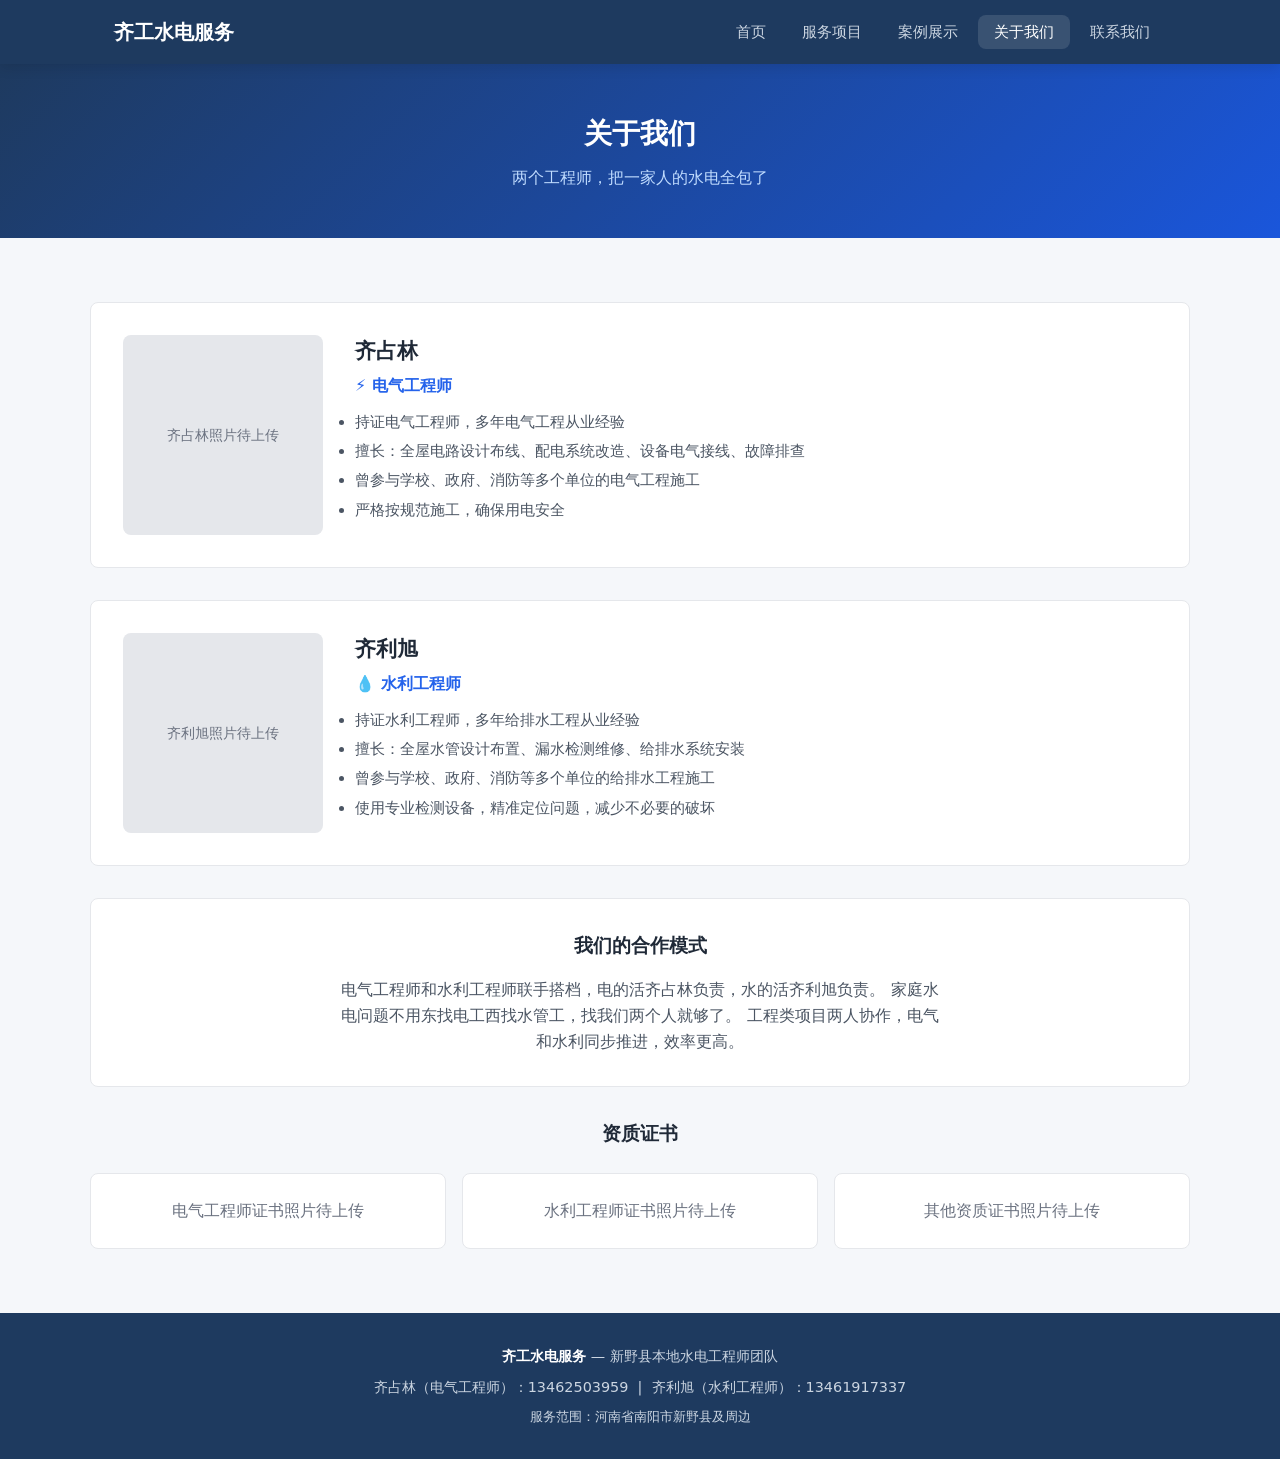
==== about.html @ 0fe37c8d "feat: 齐工水电服务宣传网站初始版本" ====
<!DOCTYPE html>
<html lang="zh-CN">
<head>
    <meta charset="UTF-8">
    <meta name="viewport" content="width=device-width, initial-scale=1.0">
    <meta name="description" content="齐占林（电气工程师）+ 齐利旭（水利工程师），新野本地双工程师水电团队，持证上岗，承接学校、政府、消防项目。">
    <title>关于我们 — 齐工水电服务</title>
    <link rel="stylesheet" href="css/style.css">
</head>
<body>

<nav class="navbar">
    <div class="container">
        <a href="index.html" class="nav-logo">齐工水电服务</a>
        <button class="hamburger" aria-label="菜单">&#9776;</button>
        <ul class="nav-links">
            <li><a href="index.html">首页</a></li>
            <li><a href="services.html">服务项目</a></li>
            <li><a href="cases.html">案例展示</a></li>
            <li><a href="about.html">关于我们</a></li>
            <li><a href="contact.html">联系我们</a></li>
        </ul>
    </div>
</nav>

<div class="page-banner">
    <h2>关于我们</h2>
    <p style="color: #bfdbfe; margin-top: 0.5rem;">两个工程师，把一家人的水电全包了</p>
</div>

<section class="section">
    <div class="container">

        <div class="about-person">
            <div class="person-avatar">齐占林照片待上传</div>
            <div class="person-info">
                <h3>齐占林</h3>
                <p class="person-title">&#9889; 电气工程师</p>
                <ul class="person-desc">
                    <li>持证电气工程师，多年电气工程从业经验</li>
                    <li>擅长：全屋电路设计布线、配电系统改造、设备电气接线、故障排查</li>
                    <li>曾参与学校、政府、消防等多个单位的电气工程施工</li>
                    <li>严格按规范施工，确保用电安全</li>
                </ul>
            </div>
        </div>

        <div class="about-person">
            <div class="person-avatar">齐利旭照片待上传</div>
            <div class="person-info">
                <h3>齐利旭</h3>
                <p class="person-title">&#128167; 水利工程师</p>
                <ul class="person-desc">
                    <li>持证水利工程师，多年给排水工程从业经验</li>
                    <li>擅长：全屋水管设计布置、漏水检测维修、给排水系统安装</li>
                    <li>曾参与学校、政府、消防等多个单位的给排水工程施工</li>
                    <li>使用专业检测设备，精准定位问题，减少不必要的破坏</li>
                </ul>
            </div>
        </div>

        <div style="background: var(--color-white); border: 1px solid var(--color-border); border-radius: var(--radius); padding: 2rem; text-align: center; margin-bottom: 2rem;">
            <h3 style="margin-bottom: 1rem;">我们的合作模式</h3>
            <p style="color: var(--color-text-light); max-width: 600px; margin: 0 auto;">
                电气工程师和水利工程师联手搭档，电的活齐占林负责，水的活齐利旭负责。
                家庭水电问题不用东找电工西找水管工，找我们两个人就够了。
                工程类项目两人协作，电气和水利同步推进，效率更高。
            </p>
        </div>

        <h3 style="text-align:center; margin-bottom: 1.5rem;">资质证书</h3>
        <div class="cert-grid">
            <div class="cert-item">
                <p style="color: var(--color-text-muted);">电气工程师证书照片待上传</p>
            </div>
            <div class="cert-item">
                <p style="color: var(--color-text-muted);">水利工程师证书照片待上传</p>
            </div>
            <div class="cert-item">
                <p style="color: var(--color-text-muted);">其他资质证书照片待上传</p>
            </div>
        </div>

    </div>
</section>

<footer class="footer">
    <div class="container">
        <p><strong>齐工水电服务</strong> — 新野县本地水电工程师团队</p>
        <p style="margin-top: 0.5rem;">齐占林（电气工程师）：13462503959 &nbsp;|&nbsp; 齐利旭（水利工程师）：13461917337</p>
        <p style="margin-top: 0.5rem; font-size: 0.8rem;">服务范围：河南省南阳市新野县及周边</p>
    </div>
</footer>

<script src="js/main.js"></script>
</body>
</html>
---- css/style.css ----
/* === CSS Reset & Base === */
*, *::before, *::after {
    margin: 0;
    padding: 0;
    box-sizing: border-box;
}

:root {
    --color-primary: #1e3a5f;
    --color-accent: #2563eb;
    --color-bg: #f5f7fa;
    --color-white: #ffffff;
    --color-text: #1f2937;
    --color-text-light: #4b5563;
    --color-text-muted: #6b7280;
    --color-border: #e5e7eb;
    --color-success: #10b981;
    --shadow-sm: 0 1px 3px rgba(0,0,0,0.08);
    --shadow-md: 0 4px 12px rgba(0,0,0,0.1);
    --radius: 8px;
    --max-width: 1100px;
}

html {
    scroll-behavior: smooth;
}

body {
    font-family: system-ui, -apple-system, 'Segoe UI', 'Microsoft YaHei', sans-serif;
    background-color: var(--color-bg);
    color: var(--color-text);
    line-height: 1.6;
}

a {
    color: var(--color-accent);
    text-decoration: none;
}

img {
    max-width: 100%;
    height: auto;
    display: block;
}

/* === 导航栏 === */
.navbar {
    background-color: var(--color-primary);
    color: var(--color-white);
    position: sticky;
    top: 0;
    z-index: 1000;
    box-shadow: var(--shadow-md);
}

.navbar .container {
    display: flex;
    justify-content: space-between;
    align-items: center;
    max-width: var(--max-width);
    margin: 0 auto;
    padding: 0 1.5rem;
    height: 64px;
}

.nav-logo {
    font-size: 1.25rem;
    font-weight: 700;
    color: var(--color-white);
    white-space: nowrap;
}

.nav-links {
    display: flex;
    list-style: none;
    gap: 0.25rem;
}

.nav-links a {
    color: #cbd5e1;
    padding: 0.5rem 1rem;
    border-radius: var(--radius);
    font-size: 0.95rem;
    transition: all 0.2s;
}

.nav-links a:hover,
.nav-links a.active {
    color: var(--color-white);
    background-color: rgba(255,255,255,0.12);
}

.hamburger {
    display: none;
    background: none;
    border: none;
    color: var(--color-white);
    font-size: 1.5rem;
    cursor: pointer;
    padding: 0.5rem;
}

/* === Hero 首页大图区 === */
.hero {
    background: linear-gradient(135deg, #1e3a5f 0%, #1a56db 100%);
    color: var(--color-white);
    text-align: center;
    padding: 5rem 1.5rem;
}

.hero h1 {
    font-size: 2.25rem;
    font-weight: 800;
    margin-bottom: 1rem;
    line-height: 1.3;
}

.hero .subtitle {
    font-size: 1.15rem;
    color: #bfdbfe;
    margin-bottom: 2rem;
    max-width: 600px;
    margin-left: auto;
    margin-right: auto;
}

.hero-buttons {
    display: flex;
    gap: 1rem;
    justify-content: center;
    flex-wrap: wrap;
}

.btn {
    display: inline-block;
    padding: 0.75rem 2rem;
    border-radius: var(--radius);
    font-size: 1rem;
    font-weight: 600;
    cursor: pointer;
    border: none;
    transition: all 0.25s;
    text-align: center;
}

.btn-primary {
    background-color: var(--color-accent);
    color: var(--color-white);
}

.btn-primary:hover {
    background-color: #1d4ed8;
    transform: translateY(-1px);
    box-shadow: 0 4px 12px rgba(37, 99, 235, 0.4);
}

.btn-outline {
    background-color: transparent;
    color: var(--color-white);
    border: 2px solid var(--color-white);
}

.btn-outline:hover {
    background-color: var(--color-white);
    color: var(--color-primary);
}

/* === 通用区块 === */
.section {
    padding: 4rem 1.5rem;
}

.section .container {
    max-width: var(--max-width);
    margin: 0 auto;
}

.section-title {
    text-align: center;
    font-size: 1.75rem;
    font-weight: 700;
    margin-bottom: 0.5rem;
    color: var(--color-text);
}

.section-subtitle {
    text-align: center;
    color: var(--color-text-muted);
    margin-bottom: 2.5rem;
}

/* === 卖点区 === */
.features {
    display: grid;
    grid-template-columns: repeat(auto-fit, minmax(280px, 1fr));
    gap: 1.5rem;
}

.feature-card {
    background: var(--color-white);
    border: 1px solid var(--color-border);
    border-radius: var(--radius);
    padding: 2rem 1.5rem;
    text-align: center;
    transition: all 0.25s;
}

.feature-card:hover {
    transform: translateY(-3px);
    box-shadow: var(--shadow-md);
    border-color: var(--color-accent);
}

.feature-icon {
    width: 56px;
    height: 56px;
    background-color: #eff6ff;
    border-radius: 50%;
    display: flex;
    align-items: center;
    justify-content: center;
    margin: 0 auto 1rem;
    font-size: 1.5rem;
}

.feature-card h3 {
    font-size: 1.15rem;
    margin-bottom: 0.5rem;
    color: var(--color-text);
}

.feature-card p {
    color: var(--color-text-muted);
    font-size: 0.9rem;
}

/* === 服务卡片 === */
.service-grid {
    display: grid;
    grid-template-columns: repeat(auto-fit, minmax(300px, 1fr));
    gap: 1.5rem;
}

.service-card {
    background: var(--color-white);
    border: 1px solid var(--color-border);
    border-radius: var(--radius);
    padding: 2rem;
    transition: all 0.25s;
}

.service-card:hover {
    box-shadow: var(--shadow-md);
    border-color: var(--color-accent);
}

.service-card h3 {
    font-size: 1.2rem;
    margin-bottom: 1rem;
    color: var(--color-primary);
    border-bottom: 2px solid var(--color-accent);
    padding-bottom: 0.5rem;
    display: inline-block;
}

.service-list {
    list-style: none;
    margin-bottom: 1rem;
}

.service-list li {
    padding: 0.4rem 0;
    color: var(--color-text-light);
    font-size: 0.95rem;
    display: flex;
    justify-content: space-between;
    border-bottom: 1px dashed var(--color-border);
}

.service-list li:last-child {
    border-bottom: none;
}

.price {
    color: var(--color-accent);
    font-weight: 600;
    white-space: nowrap;
}

.service-note {
    font-size: 0.85rem;
    color: var(--color-text-muted);
    font-style: italic;
}

/* === 案例卡片 === */
.case-grid {
    display: grid;
    grid-template-columns: repeat(auto-fit, minmax(320px, 1fr));
    gap: 1.5rem;
}

.case-card {
    background: var(--color-white);
    border: 1px solid var(--color-border);
    border-radius: var(--radius);
    overflow: hidden;
    transition: all 0.25s;
}

.case-card:hover {
    transform: translateY(-2px);
    box-shadow: var(--shadow-md);
}

.case-card .case-img {
    height: 200px;
    background-color: #e5e7eb;
    display: flex;
    align-items: center;
    justify-content: center;
    color: var(--color-text-muted);
    font-size: 0.9rem;
}

.case-card .case-body {
    padding: 1.25rem;
}

.case-card .case-tag {
    display: inline-block;
    background-color: #eff6ff;
    color: var(--color-accent);
    font-size: 0.8rem;
    padding: 0.2rem 0.7rem;
    border-radius: 20px;
    margin-bottom: 0.5rem;
}

.case-card h4 {
    font-size: 1.05rem;
    margin-bottom: 0.4rem;
}

.case-card p {
    color: var(--color-text-muted);
    font-size: 0.85rem;
}

/* === 案例筛选标签 === */
.case-filters {
    display: flex;
    justify-content: center;
    gap: 0.75rem;
    margin-bottom: 2rem;
    flex-wrap: wrap;
}

.case-filter {
    padding: 0.5rem 1.25rem;
    border: 1px solid var(--color-border);
    border-radius: 20px;
    background: var(--color-white);
    cursor: pointer;
    font-size: 0.9rem;
    transition: all 0.2s;
}

.case-filter.active,
.case-filter:hover {
    background-color: var(--color-accent);
    color: var(--color-white);
    border-color: var(--color-accent);
}

/* === 关于我们 === */
.about-person {
    display: grid;
    grid-template-columns: 200px 1fr;
    gap: 2rem;
    background: var(--color-white);
    border: 1px solid var(--color-border);
    border-radius: var(--radius);
    padding: 2rem;
    margin-bottom: 2rem;
    align-items: start;
}

.person-avatar {
    width: 200px;
    height: 200px;
    background-color: #e5e7eb;
    border-radius: var(--radius);
    display: flex;
    align-items: center;
    justify-content: center;
    color: var(--color-text-muted);
    font-size: 0.9rem;
}

.person-info h3 {
    font-size: 1.3rem;
    margin-bottom: 0.25rem;
}

.person-title {
    color: var(--color-accent);
    font-weight: 600;
    margin-bottom: 0.75rem;
}

.person-desc {
    color: var(--color-text-light);
    font-size: 0.95rem;
}

.person-desc li {
    margin-bottom: 0.3rem;
}

/* === 资质证书 === */
.cert-grid {
    display: grid;
    grid-template-columns: repeat(auto-fit, minmax(250px, 1fr));
    gap: 1rem;
}

.cert-item {
    background: var(--color-white);
    border: 1px solid var(--color-border);
    border-radius: var(--radius);
    padding: 1.5rem;
    text-align: center;
}

/* === 联系我们 === */
.contact-grid {
    display: grid;
    grid-template-columns: 1fr 1fr;
    gap: 2rem;
}

.contact-info {
    background: var(--color-white);
    border: 1px solid var(--color-border);
    border-radius: var(--radius);
    padding: 2rem;
}

.contact-item {
    display: flex;
    align-items: center;
    gap: 1rem;
    padding: 1rem 0;
    border-bottom: 1px solid var(--color-border);
}

.contact-item:last-child {
    border-bottom: none;
}

.contact-icon {
    width: 44px;
    height: 44px;
    background-color: #eff6ff;
    border-radius: 50%;
    display: flex;
    align-items: center;
    justify-content: center;
    font-size: 1.2rem;
    flex-shrink: 0;
}

.contact-text h4 {
    font-size: 0.95rem;
    margin-bottom: 0.15rem;
}

.contact-text p {
    color: var(--color-text-muted);
    font-size: 0.9rem;
}

.contact-form {
    background: var(--color-white);
    border: 1px solid var(--color-border);
    border-radius: var(--radius);
    padding: 2rem;
}

.form-group {
    margin-bottom: 1rem;
}

.form-group label {
    display: block;
    margin-bottom: 0.35rem;
    font-weight: 600;
    font-size: 0.9rem;
}

.form-group input,
.form-group textarea,
.form-group select {
    width: 100%;
    padding: 0.65rem 0.75rem;
    border: 1px solid var(--color-border);
    border-radius: var(--radius);
    font-size: 0.95rem;
    font-family: inherit;
    transition: border-color 0.2s;
}

.form-group input:focus,
.form-group textarea:focus,
.form-group select:focus {
    outline: none;
    border-color: var(--color-accent);
    box-shadow: 0 0 0 3px rgba(37, 99, 235, 0.1);
}

.form-group textarea {
    resize: vertical;
    min-height: 100px;
}

/* === Footer === */
.footer {
    background-color: var(--color-primary);
    color: #cbd5e1;
    text-align: center;
    padding: 2rem 1.5rem;
    font-size: 0.9rem;
}

.footer strong {
    color: var(--color-white);
}

/* === 页面顶部横幅 === */
.page-banner {
    background: linear-gradient(135deg, #1e3a5f 0%, #1a56db 100%);
    color: var(--color-white);
    text-align: center;
    padding: 3rem 1.5rem;
}

.page-banner h2 {
    font-size: 1.75rem;
    font-weight: 700;
}

/* === 响应式 === */
@media (max-width: 768px) {
    .navbar .container {
        height: 56px;
    }

    .nav-links {
        display: none;
        position: absolute;
        top: 56px;
        left: 0;
        right: 0;
        background-color: var(--color-primary);
        flex-direction: column;
        padding: 0.5rem 0;
    }

    .nav-links.open {
        display: flex;
    }

    .nav-links a {
        display: block;
        padding: 0.75rem 1.5rem;
        border-radius: 0;
    }

    .hamburger {
        display: block;
    }

    .hero h1 {
        font-size: 1.5rem;
    }

    .hero .subtitle {
        font-size: 1rem;
    }

    .about-person {
        grid-template-columns: 1fr;
    }

    .person-avatar {
        width: 120px;
        height: 120px;
    }

    .contact-grid {
        grid-template-columns: 1fr;
    }

    .section {
        padding: 2.5rem 1rem;
    }
}
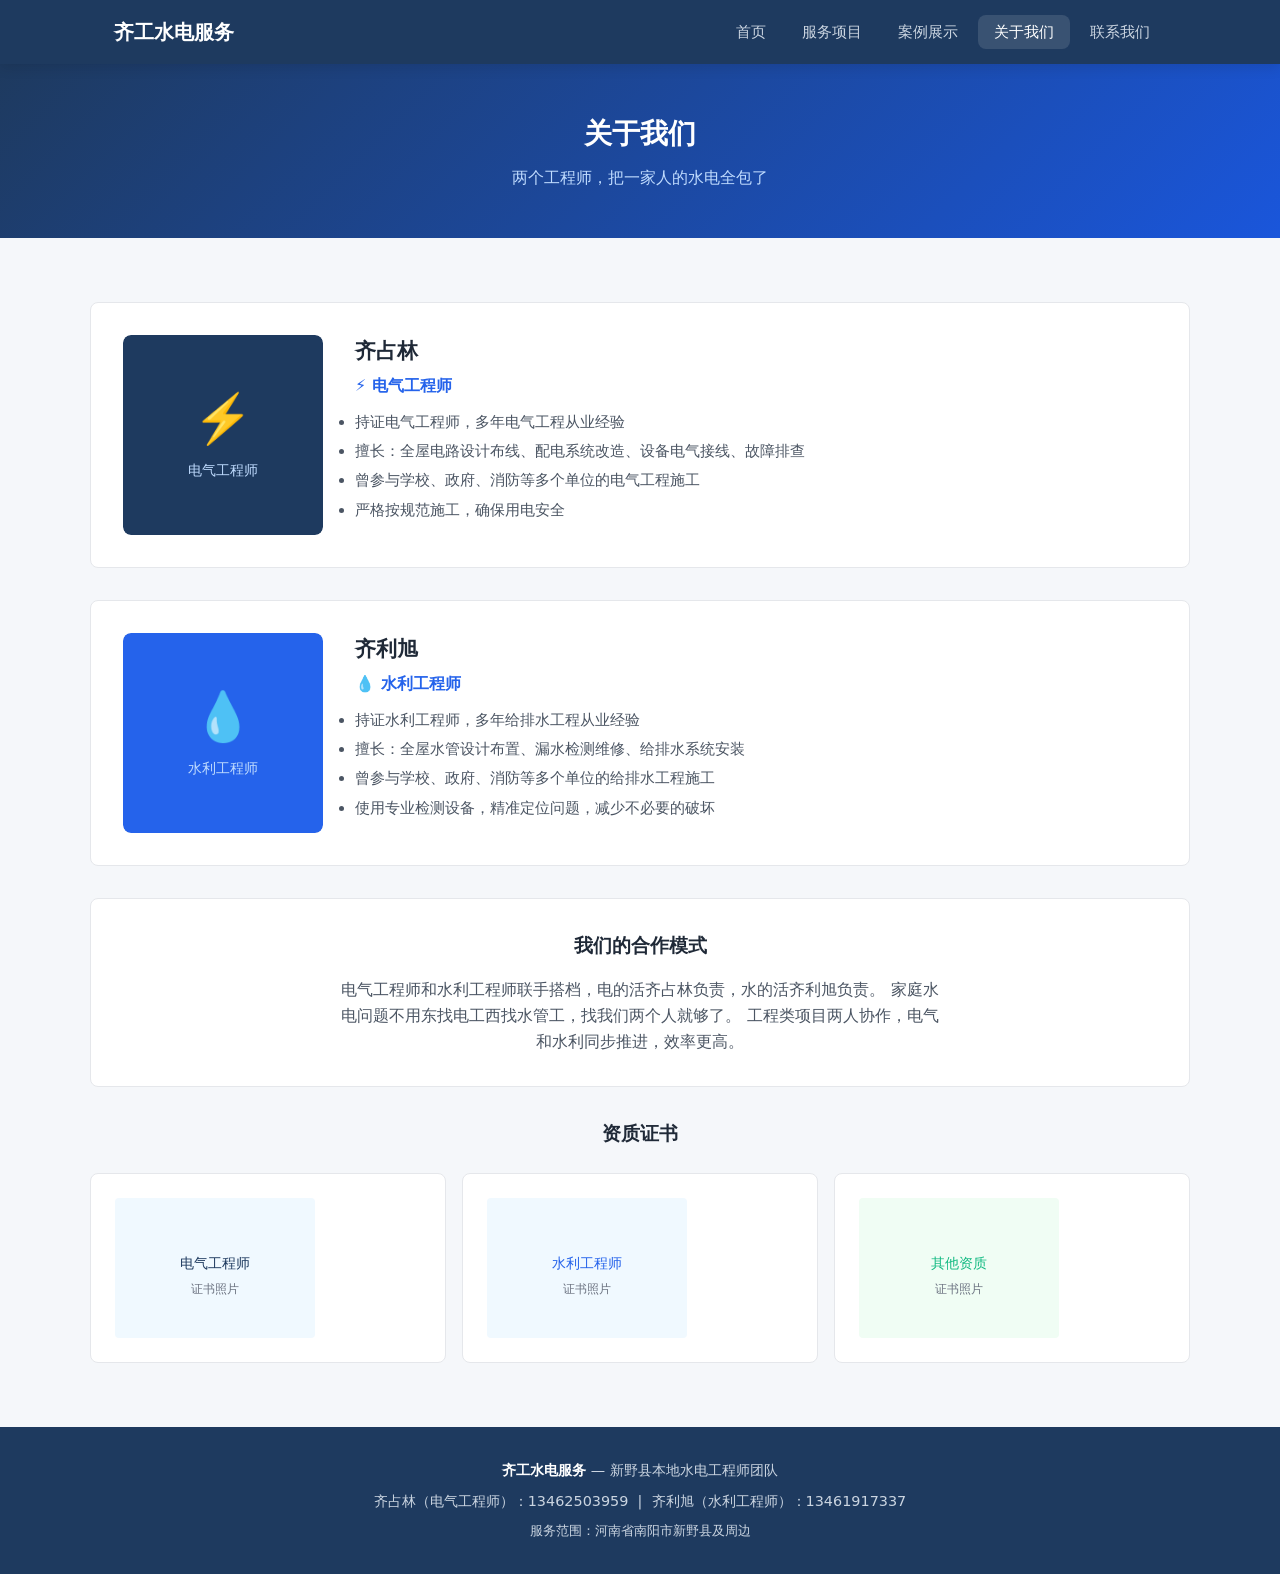
==== commit 7c75aa10: "feat: 添加SVG占位图片，替换所有'照片待上传'文字" ====
--- a/about.html
+++ b/about.html
@@ -32,7 +32,7 @@
     <div class="container">
 
         <div class="about-person">
-            <div class="person-avatar">齐占林照片待上传</div>
+            <div class="person-avatar"><img src="data:image/svg+xml,%3Csvg xmlns='http://www.w3.org/2000/svg' width='200' height='200'%3E%3Crect fill='%231e3a5f' width='200' height='200' rx='8'/%3E%3Ctext fill='%23ffffff' font-family='Microsoft YaHei' font-size='48' text-anchor='middle' x='100' y='100'%3E⚡%3C/text%3E%3Ctext fill='%23bfdbfe' font-family='Microsoft YaHei' font-size='14' text-anchor='middle' x='100' y='140'%3E电气工程师%3C/text%3E%3C/svg%3E" alt="齐占林"></div>
             <div class="person-info">
                 <h3>齐占林</h3>
                 <p class="person-title">&#9889; 电气工程师</p>
@@ -46,7 +46,7 @@
         </div>
 
         <div class="about-person">
-            <div class="person-avatar">齐利旭照片待上传</div>
+            <div class="person-avatar"><img src="data:image/svg+xml,%3Csvg xmlns='http://www.w3.org/2000/svg' width='200' height='200'%3E%3Crect fill='%232563eb' width='200' height='200' rx='8'/%3E%3Ctext fill='%23ffffff' font-family='Microsoft YaHei' font-size='48' text-anchor='middle' x='100' y='100'%3E💧%3C/text%3E%3Ctext fill='%23bfdbfe' font-family='Microsoft YaHei' font-size='14' text-anchor='middle' x='100' y='140'%3E水利工程师%3C/text%3E%3C/svg%3E" alt="齐利旭"></div>
             <div class="person-info">
                 <h3>齐利旭</h3>
                 <p class="person-title">&#128167; 水利工程师</p>
@@ -71,13 +71,13 @@
         <h3 style="text-align:center; margin-bottom: 1.5rem;">资质证书</h3>
         <div class="cert-grid">
             <div class="cert-item">
-                <p style="color: var(--color-text-muted);">电气工程师证书照片待上传</p>
+                <p style="color: var(--color-text-muted);"><img src="data:image/svg+xml,%3Csvg xmlns='http://www.w3.org/2000/svg' width='200' height='140'%3E%3Crect fill='%23f0f9ff' width='200' height='140' rx='4'/%3E%3Ctext fill='%231e3a5f' font-family='Microsoft YaHei' font-size='14' text-anchor='middle' x='100' y='70'%3E电气工程师%3C/text%3E%3Ctext fill='%236b7280' font-family='Microsoft YaHei' font-size='12' text-anchor='middle' x='100' y='95'%3E证书照片%3C/text%3E%3C/svg%3E" alt="电气工程师证书"></p>
             </div>
             <div class="cert-item">
-                <p style="color: var(--color-text-muted);">水利工程师证书照片待上传</p>
+                <p style="color: var(--color-text-muted);"><img src="data:image/svg+xml,%3Csvg xmlns='http://www.w3.org/2000/svg' width='200' height='140'%3E%3Crect fill='%23f0f9ff' width='200' height='140' rx='4'/%3E%3Ctext fill='%232563eb' font-family='Microsoft YaHei' font-size='14' text-anchor='middle' x='100' y='70'%3E水利工程师%3C/text%3E%3Ctext fill='%236b7280' font-family='Microsoft YaHei' font-size='12' text-anchor='middle' x='100' y='95'%3E证书照片%3C/text%3E%3C/svg%3E" alt="水利工程师证书"></p>
             </div>
             <div class="cert-item">
-                <p style="color: var(--color-text-muted);">其他资质证书照片待上传</p>
+                <p style="color: var(--color-text-muted);"><img src="data:image/svg+xml,%3Csvg xmlns='http://www.w3.org/2000/svg' width='200' height='140'%3E%3Crect fill='%23f0fdf4' width='200' height='140' rx='4'/%3E%3Ctext fill='%2310b981' font-family='Microsoft YaHei' font-size='14' text-anchor='middle' x='100' y='70'%3E其他资质%3C/text%3E%3Ctext fill='%236b7280' font-family='Microsoft YaHei' font-size='12' text-anchor='middle' x='100' y='95'%3E证书照片%3C/text%3E%3C/svg%3E" alt="其他资质证书"></p>
             </div>
         </div>
 
--- a/css/style.css
+++ b/css/style.css
@@ -316,11 +316,13 @@
 .case-card .case-img {
     height: 200px;
     background-color: #e5e7eb;
-    display: flex;
-    align-items: center;
-    justify-content: center;
-    color: var(--color-text-muted);
-    font-size: 0.9rem;
+    overflow: hidden;
+}
+
+.case-card .case-img img {
+    width: 100%;
+    height: 100%;
+    object-fit: cover;
 }
 
 .case-card .case-body {
@@ -391,11 +393,13 @@
     height: 200px;
     background-color: #e5e7eb;
     border-radius: var(--radius);
-    display: flex;
-    align-items: center;
-    justify-content: center;
-    color: var(--color-text-muted);
-    font-size: 0.9rem;
+    overflow: hidden;
+}
+
+.person-avatar img {
+    width: 100%;
+    height: 100%;
+    object-fit: cover;
 }
 
 .person-info h3 {
